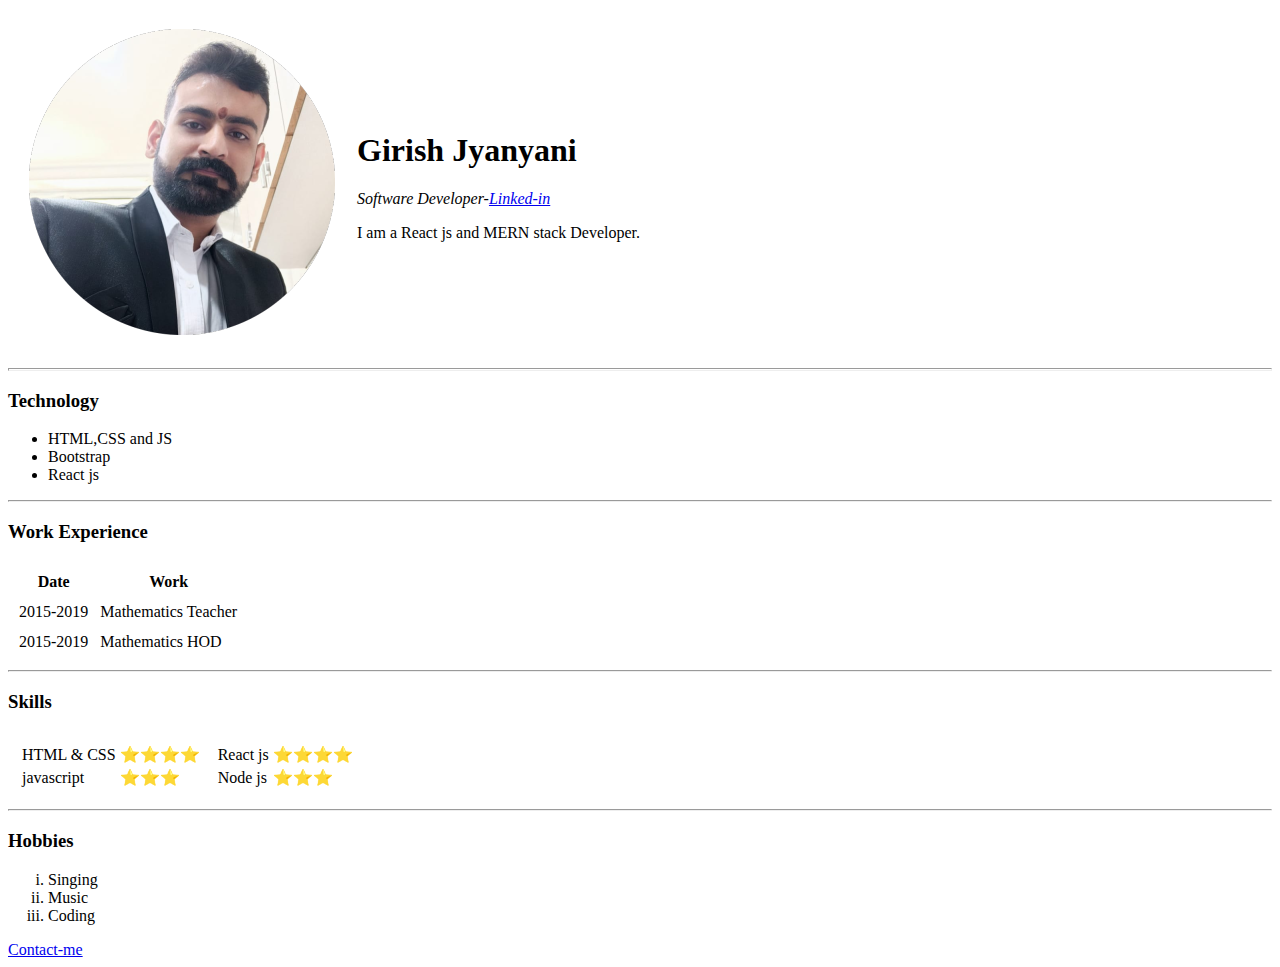
==== index.html @ 282bf7f6 "Add files via upload" ====
<!DOCTYPE html>
<html lang="en">
<head>
    <meta charset="UTF-8">
    <meta http-equiv="X-UA-Compatible" content="IE=edge">
    <meta name="viewport" content="width=device-width, initial-scale=1.0">
    <title>Girish Personal Site</title>
</head>
<body>
    <table cellspacing="20">
        <tr>
            <td><img src="girish.png" alt="Profile Image"></td>
            <td>
                <h1>Girish Jyanyani</h1>
                <p><em>Software Developer-<a href="https://www.linkedin.com/in/girish-jyanyani-46a39766/">Linked-in</a></em></p>
                <p>I am a React js and MERN stack Developer.</p>
            </td>
        </tr>
    </table>
    

    <hr size="3">
    <h3>Technology</h3>
    <ul>
        <li>HTML,CSS and JS</li>
        <li>Bootstrap</li>
        <li>React js</li>
    </ul>
    <hr>
     <h3>Work Experience</h3>
     <table cellspacing="10">
        <thead>
            <th>Date</th>
            <th>Work</th>
        </thead>
        <tbody>
            <tr>
                <td>2015-2019</td>
                <td>Mathematics Teacher</td>
            </tr>
            <tr>
                <td>2015-2019</td>
                <td>Mathematics HOD</td>
            </tr>
        </tbody>
     </table>
     <hr>
     <h3>Skills</h3>
     <table cellspacing="10">
        <tr>
            <td>
                <table>
                    <tr>
                        <td>
                            HTML & CSS
                        </td>
                        <td>
                            ⭐⭐⭐⭐
                        </td>
                    </tr>
                    <tr>
                        <td>
                            javascript
                        </td>
                        <td>
                            ⭐⭐⭐
                        </td>
                    </tr>
                </table>
            </td>
            <td>
                <table>
                    <tr>
                        <td>
                            React js
                        </td>
                        <td>
                            ⭐⭐⭐⭐
                        </td>
                    </tr>
                    <tr>
                        <td>
                            Node js
                        </td>
                        <td>
                            ⭐⭐⭐
                        </td>
                    </tr>
                </table>
            </td>
        </tr>
     </table>

     <hr>
    <h3>Hobbies</h3>
    <ol type="i">
        <li>Singing</li>
        <li>Music</li>
        <li>Coding</li>
    </ol>
    <a href="contact-me.html">Contact-me</a>
</body>
</html>
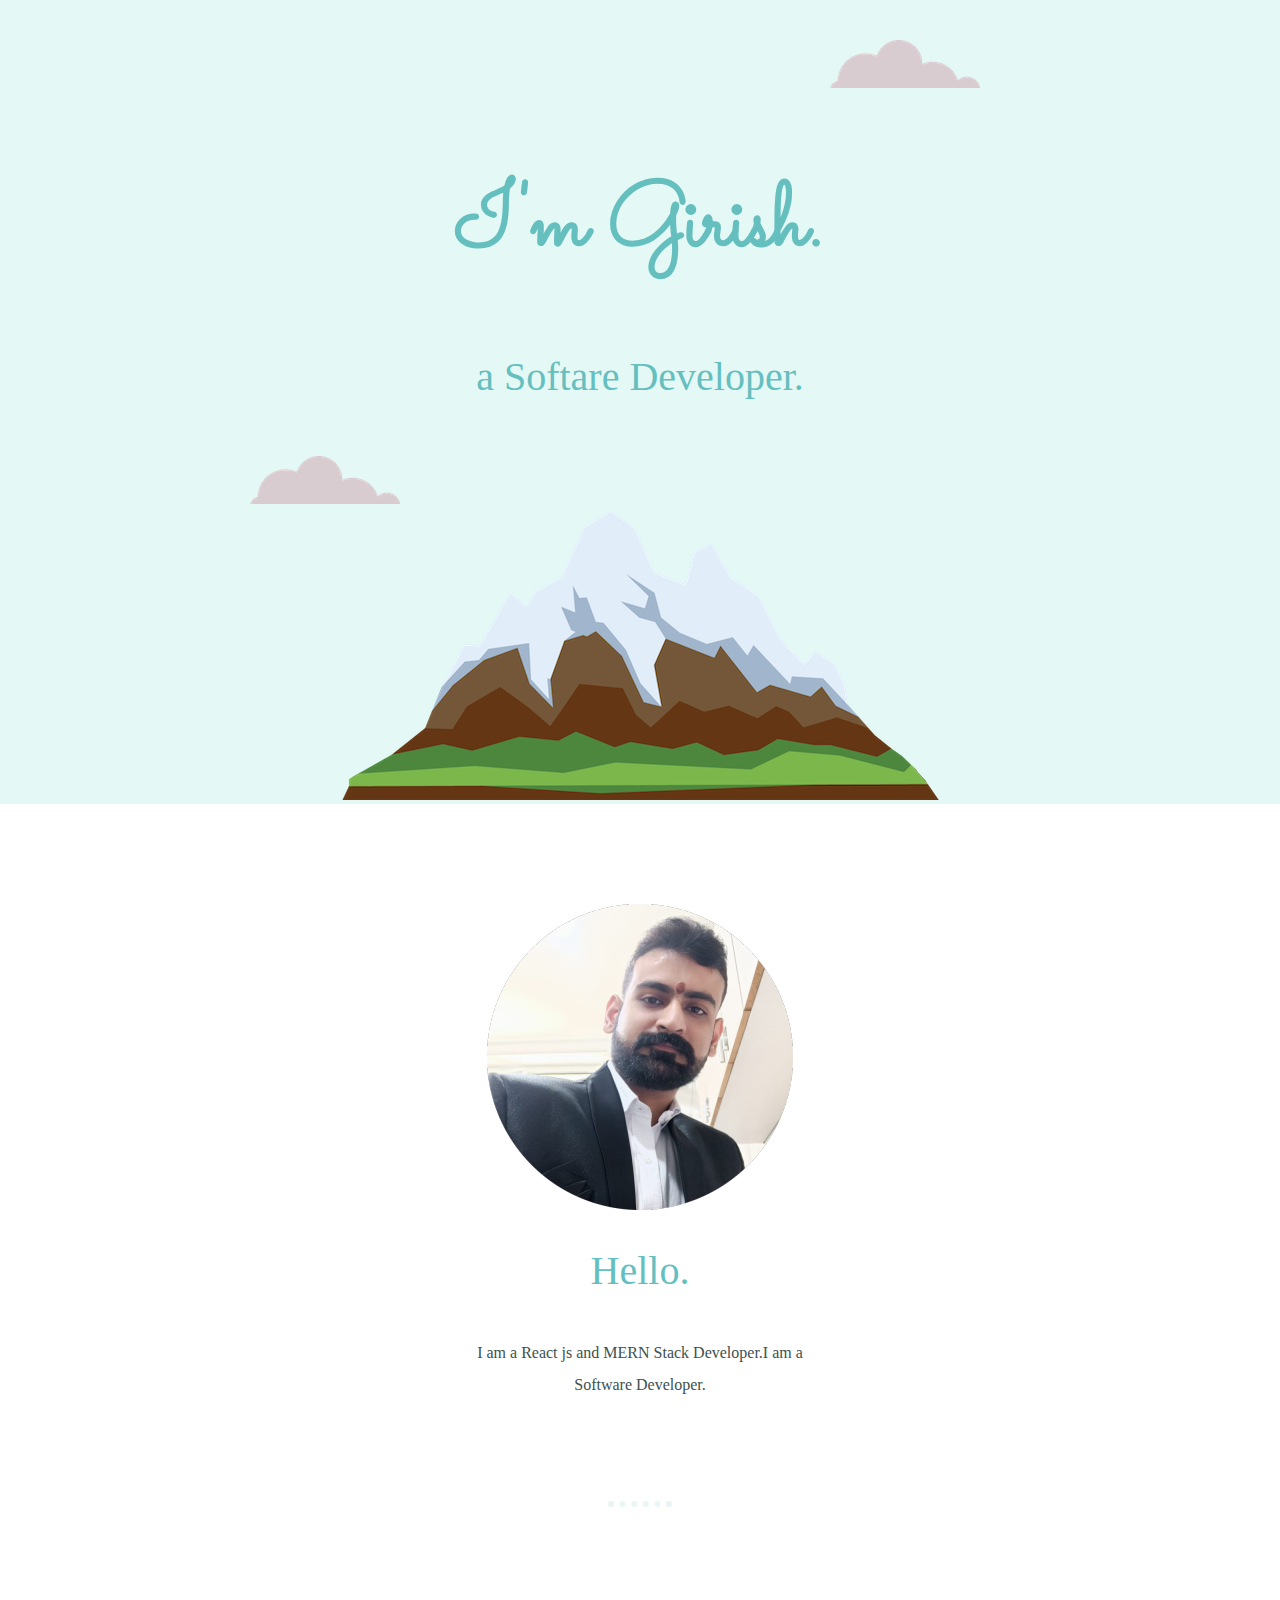
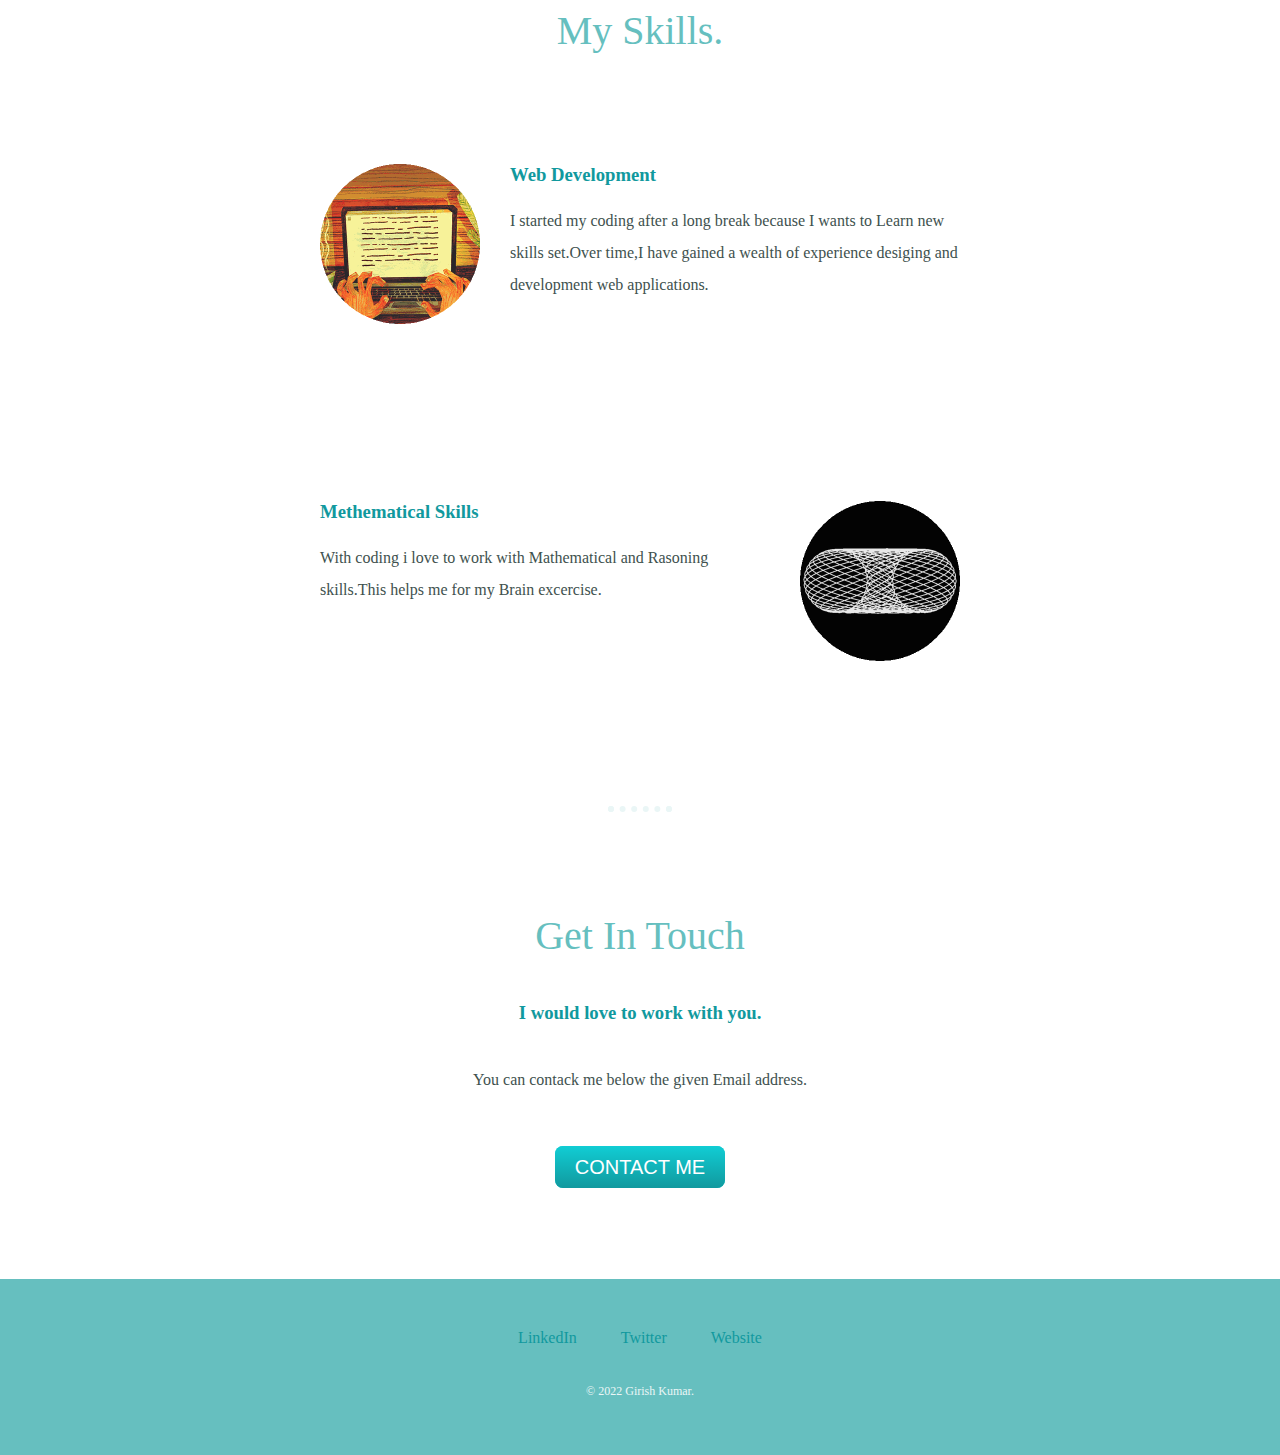
==== commit d6c0b980: "Added new files css site" ====
--- a/index.html
+++ b/index.html
@@ -1,103 +1,71 @@
 <!DOCTYPE html>
 <html lang="en">
-<head>
-    <meta charset="UTF-8">
-    <meta http-equiv="X-UA-Compatible" content="IE=edge">
-    <meta name="viewport" content="width=device-width, initial-scale=1.0">
-    <title>Girish Personal Site</title>
-</head>
-<body>
-    <table cellspacing="20">
-        <tr>
-            <td><img src="girish.png" alt="Profile Image"></td>
-            <td>
-                <h1>Girish Jyanyani</h1>
-                <p><em>Software Developer-<a href="https://www.linkedin.com/in/girish-jyanyani-46a39766/">Linked-in</a></em></p>
-                <p>I am a React js and MERN stack Developer.</p>
-            </td>
-        </tr>
-    </table>
+  <head>
+    <meta charset="UTF-8" />
+    <meta http-equiv="X-UA-Compatible" content="IE=edge" />
+    <meta name="viewport" content="width=device-width, initial-scale=1.0" />
+    <title>Girish Kumar</title>
+    <link rel="icon" href="favicon.ico" />
+    <link rel="stylesheet" href="css/styls.css" />
+    <link rel="preconnect" href="https://fonts.googleapis.com" />
+    <link rel="preconnect" href="https://fonts.gstatic.com" crossorigin />
+    <link
+      href="https://fonts.googleapis.com/css2?family=Sacramento&display=swap"
+      rel="stylesheet"
+    />
+  </head>
+
+  <body>
+    <div class="top-container">
+      <img src="images/cloud.png" alt="cloud-img" class="top-cloud" />
+      <h1>I'm Girish.</h1>
+      <h2>a Softare Developer.</h2>
+      <img src="images/cloud.png" alt="cloud-img" class="bottom-cloud" />
+      <img src="images/mountain.png" alt="mountain-img" />
+    </div>
+
+    <div class="middle-container">
+      <div class="profile">
+        <img src="images/girish.png" alt="girish-profile" />
+        <h2>Hello.</h2>
+        <p class="intro">
+          I am a React js and MERN Stack Developer.I am a Software Developer.
+        </p>
+      </div>
+      <hr>
+      <div class="skills">
+        <h2>My Skills.</h2>
+        <div class="skill-row">
+          <img class="skills-1" src="images/skills.gif" alt="skills" />
+          <h3>Web Development</h3>
+          <p>
+           I started my coding after a long break because I wants to Learn new skills set.Over time,I have gained a wealth of experience desiging and development web applications.
+          </p>
+        </div>
+        <div class="skill-row">
+          <img class="skills-2" src="images/skills-2.gif" alt="skills-2" />
+          <h3>Methematical Skills</h3>
+          <p>
+            With coding i love to work with Mathematical and Rasoning skills.This helps me for my Brain excercise.
+          </p>
+        </div>
+      </div>
+    <hr>
+      <div class="contact-me">
+        <h2>Get In Touch</h2>
+        <h3>I would love to work with you.</h3>
+        <p class="contact-message">
+          You can contack me below the given Email address.
+        </p>
+        <a class="btn" href="gkumar378@gmail.com">CONTACT ME</a>
+      </div>
+    </div>
     
-
-    <hr size="3">
-    <h3>Technology</h3>
-    <ul>
-        <li>HTML,CSS and JS</li>
-        <li>Bootstrap</li>
-        <li>React js</li>
-    </ul>
-    <hr>
-     <h3>Work Experience</h3>
-     <table cellspacing="10">
-        <thead>
-            <th>Date</th>
-            <th>Work</th>
-        </thead>
-        <tbody>
-            <tr>
-                <td>2015-2019</td>
-                <td>Mathematics Teacher</td>
-            </tr>
-            <tr>
-                <td>2015-2019</td>
-                <td>Mathematics HOD</td>
-            </tr>
-        </tbody>
-     </table>
-     <hr>
-     <h3>Skills</h3>
-     <table cellspacing="10">
-        <tr>
-            <td>
-                <table>
-                    <tr>
-                        <td>
-                            HTML & CSS
-                        </td>
-                        <td>
-                            ⭐⭐⭐⭐
-                        </td>
-                    </tr>
-                    <tr>
-                        <td>
-                            javascript
-                        </td>
-                        <td>
-                            ⭐⭐⭐
-                        </td>
-                    </tr>
-                </table>
-            </td>
-            <td>
-                <table>
-                    <tr>
-                        <td>
-                            React js
-                        </td>
-                        <td>
-                            ⭐⭐⭐⭐
-                        </td>
-                    </tr>
-                    <tr>
-                        <td>
-                            Node js
-                        </td>
-                        <td>
-                            ⭐⭐⭐
-                        </td>
-                    </tr>
-                </table>
-            </td>
-        </tr>
-     </table>
-
-     <hr>
-    <h3>Hobbies</h3>
-    <ol type="i">
-        <li>Singing</li>
-        <li>Music</li>
-        <li>Coding</li>
-    </ol>
-    <a href="contact-me.html">Contact-me</a>
-</body>
-</html>+    <div class="bottom-container">
+      <a class="footer-link" href="https://www.linkedin.com/in/girish-jyanyani-46a39766/">LinkedIn</a>
+      <a class="footer-link" href="https://twitter.com/">Twitter</a>
+      <a class="footer-link" href="#">Website</a>
+      <p class="copy-right">© 2022 Girish Kumar.</p>
+    </div>
+  </body>
+</html>
--- a/css/styls.css
+++ b/css/styls.css
@@ -0,0 +1,134 @@
+body{
+    margin: 0;
+    text-align: center;
+    font-family: serif;
+    color: #40514e;
+}
+
+h1{
+    margin: 50px aut 0 auto;
+    font-family: 'Sacramento', 'cursive';
+    font-size: 90px;
+    color:  #66BFBF;
+}
+
+.intro{
+    width: 30%;
+    margin: auto;
+}
+
+h2{
+    font-size: 2.5rem;
+    color:  #66BFBF;
+    font-weight: normal;
+    padding-bottom: 10px;
+}
+
+h3{
+    color: #11999E;
+}
+
+a{
+    color: #11999E;
+    margin: 10px 20px;
+    text-decoration: none;
+}
+
+a:hover{
+    color: #eaf6f6;
+}
+
+.top-cloud{
+    position: absolute;
+    right: 300px;
+    top: 40px;
+}
+
+.bottom-cloud{
+    position: absolute;
+    left: 250px;
+    bottom: 300px;
+}
+
+.top-container{
+    background-color: #e4f9f5;
+    position: relative;
+    padding-top: 100px;
+}
+
+.bottom-container{
+    background-color: #66bfbf;
+    padding: 50px 0 20px;
+}
+
+.skill-row{
+    width: 50%;
+    margin: 100px auto 200px auto;
+    text-align: left;
+}
+
+.skills-1{
+    width: 25%;
+    float: left;
+    margin-right: 30px;
+}
+
+
+.skills-2{
+    width: 25%;
+    float: right;
+    margin-left: 30px;
+}
+
+.middle-container{
+    margin: 100px 0 ;
+}
+
+p{
+    line-height: 2;
+}
+
+hr{
+    border: dotted #eaf6f6 6px;
+    border-bottom: none;
+    width: 4%;
+    margin: 100px auto;
+}
+
+.contact-message{
+    width: 40%;
+    margin: 40px auto 60px;
+}
+
+.btn {
+    background: #11cdd4;
+    background-image: -webkit-linear-gradient(top, #11cdd4, #11999e);
+    background-image: -moz-linear-gradient(top, #11cdd4, #11999e);
+    background-image: -ms-linear-gradient(top, #11cdd4, #11999e);
+    background-image: -o-linear-gradient(top, #11cdd4, #11999e);
+    background-image: linear-gradient(to bottom, #11cdd4, #11999e);
+    -webkit-border-radius: 8;
+    -moz-border-radius: 8;
+    border-radius: 8px;
+    font-family: Arial;
+    color: #ffffff;
+    font-size: 20px;
+    padding: 10px 20px 10px 20px;
+    text-decoration: none;
+  }
+  
+  .btn:hover {
+    background: #30e3cb;
+    background-image: -webkit-linear-gradient(top, #30e3cb, #2bc4ad);
+    background-image: -moz-linear-gradient(top, #30e3cb, #2bc4ad);
+    background-image: -ms-linear-gradient(top, #30e3cb, #2bc4ad);
+    background-image: -o-linear-gradient(top, #30e3cb, #2bc4ad);
+    background-image: linear-gradient(to bottom, #30e3cb, #2bc4ad);
+    text-decoration: none;
+  }
+
+  .copy-right{
+    color: #eaf6f6;
+    font-size: 0.75rem;
+    padding: 20px;
+  }